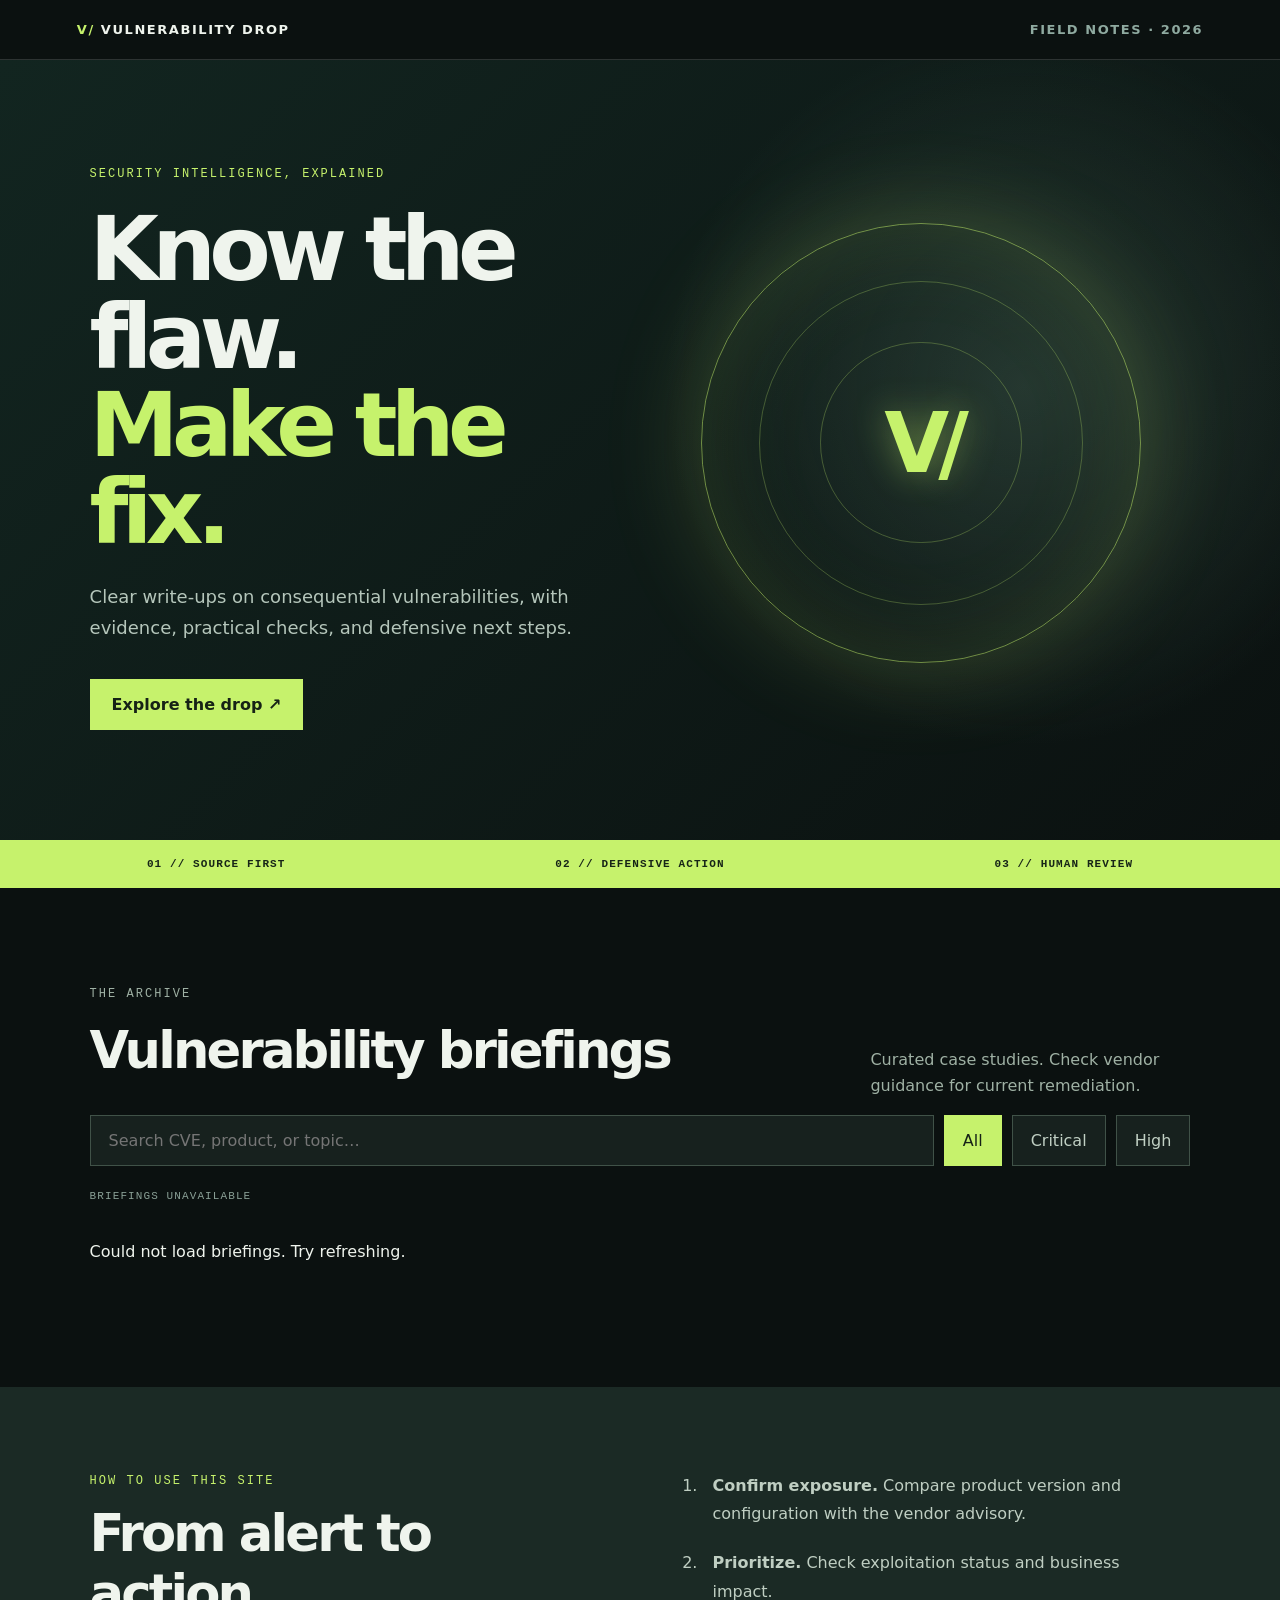
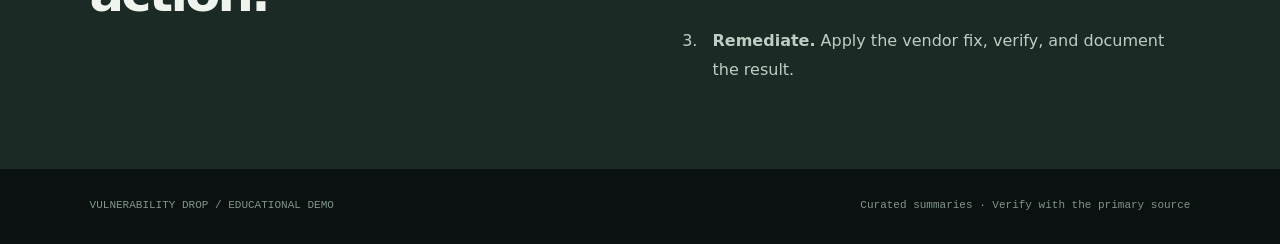
==== app/index.html @ bd6cafd2 "Build vulnerability briefing GitOps demo" ====
<!doctype html>
<html lang="en">
<head>
<meta charset="utf-8">
<meta name="viewport" content="width=device-width, initial-scale=1">
<meta name="description" content="Vulnerability Drop: sourced security briefings and defensive actions">
<title>Vulnerability Drop</title>
<style>
:root{font-family:system-ui,sans-serif;color:#eff4ed;background:#0b1110}*{box-sizing:border-box}body{margin:0}a{color:inherit}.top{display:flex;justify-content:space-between;align-items:center;padding:22px 6%;border-bottom:1px solid #ffffff24;font-size:13px;letter-spacing:.12em;font-weight:800}.logo{color:#c6f26c}.muted{color:#8faaa0}.hero{padding:95px 7% 110px;background:radial-gradient(circle at 80% 42%,#405c4e77,transparent 32%),linear-gradient(135deg,#122520,#0b1110);display:grid;grid-template-columns:1fr 1fr;align-items:center;gap:24px}.eyebrow{font-family:monospace;color:#c6f26c;font-size:12px;letter-spacing:.17em;text-transform:uppercase}h1{font-size:clamp(56px,7vw,110px);letter-spacing:-.075em;line-height:.98;margin:25px 0}h1 em{font-style:normal;color:#c6f26c}.hero p:not(.eyebrow){color:#b5c6bb;max-width:530px;line-height:1.7;font-size:18px}.button{display:inline-block;background:#c6f26c;color:#162216;text-decoration:none;padding:16px 22px;font-weight:800;margin-top:18px}.orbit{width:min(35vw,440px);aspect-ratio:1;border:1px solid #c6f26c88;border-radius:50%;display:grid;place-items:center;box-shadow:0 0 100px #c6f26c33,inset 0 0 100px #c6f26c22;margin:auto;position:relative}.orbit:before,.orbit:after{content:'';position:absolute;border:1px solid #c6f26c44;border-radius:50%;inset:13%}.orbit:after{inset:27%}.orbit span{font-size:84px;font-weight:900;letter-spacing:-.13em;color:#c6f26c;text-shadow:0 0 35px #c6f26c77}.strip{display:flex;justify-content:space-around;background:#c6f26c;color:#172517;padding:18px;gap:12px;font:700 11px monospace;letter-spacing:.1em}.content{padding:85px 7% 110px}.head{display:flex;justify-content:space-between;align-items:end;gap:24px}.head h2,.method h2{font-size:clamp(36px,4vw,64px);letter-spacing:-.055em;margin:15px 0 35px}.head p{max-width:320px;color:#9fb1a4;line-height:1.6}.controls{display:flex;gap:10px;flex-wrap:wrap;margin-bottom:18px}input,button{font:inherit}input{flex:1;min-width:260px;padding:15px 18px;background:#17211e;color:#f3f8ef;border:1px solid #405248}input:focus{outline:2px solid #c6f26c}button{padding:14px 18px;background:#17211e;color:#c1d0c4;border:1px solid #405248;cursor:pointer}button.active,button:hover{background:#c6f26c;color:#162216;border-color:#c6f26c}#count{font:11px monospace;color:#8aa096;letter-spacing:.1em;margin:24px 0}.grid{display:grid;grid-template-columns:repeat(3,1fr);gap:16px}.card{background:#15201d;border:1px solid #34453c;padding:28px;display:flex;flex-direction:column;min-height:430px}.card:hover{border-color:#c6f26c}.card-top{display:flex;justify-content:space-between;gap:8px;align-items:center;font:11px monospace}.tag{background:#c6f26c;color:#152018;padding:7px 9px}.tag.high{background:#f6b071}.card h3{font-size:26px;letter-spacing:-.04em;margin:35px 0 10px}.cve{font:12px monospace;color:#c6f26c}.card p{color:#b5c5ba;line-height:1.6;font-size:14px}.card .action{border-left:2px solid #c6f26c;padding-left:12px;color:#e1ebdf}.card a{margin-top:auto;padding-top:16px;text-decoration:none;color:#c6f26c;font-weight:800;font-size:13px}.method{background:#1b2a25;padding:75px 7%;display:grid;grid-template-columns:1fr 1fr;gap:45px}.method ol{margin:0;color:#bfcec2;line-height:1.8}.method li{padding:10px}footer{padding:30px 7%;display:flex;justify-content:space-between;color:#82968a;font:11px monospace}@media(max-width:850px){.hero{grid-template-columns:1fr}.orbit{display:none}.grid{grid-template-columns:1fr 1fr}.method{grid-template-columns:1fr}}@media(max-width:600px){.grid{grid-template-columns:1fr}.head{display:block}.strip{font-size:9px;flex-wrap:wrap}footer{display:block}.card{min-height:0}}
</style>
</head>
<body>
<header class="top"><span><span class="logo">V/</span> VULNERABILITY DROP</span><span class="muted">FIELD NOTES · 2026</span></header>
<main>
<section class="hero"><div><p class="eyebrow">Security intelligence, explained</p><h1>Know the flaw.<br><em>Make the fix.</em></h1><p>Clear write-ups on consequential vulnerabilities, with evidence, practical checks, and defensive next steps.</p><a class="button" href="#briefings">Explore the drop ↗</a></div><div class="orbit" aria-hidden="true"><span>V/</span></div></section>
<div class="strip"><span>01 // SOURCE FIRST</span><span>02 // DEFENSIVE ACTION</span><span>03 // HUMAN REVIEW</span></div>
<section id="briefings" class="content"><div class="head"><div><p class="eyebrow">The archive</p><h2>Vulnerability briefings</h2></div><p>Curated case studies. Check vendor guidance for current remediation.</p></div>
<div class="controls"><input id="search" type="search" aria-label="Search briefings" placeholder="Search CVE, product, or topic…"><button type="button" class="active" data-filter="all">All</button><button type="button" data-filter="critical">Critical</button><button type="button" data-filter="high">High</button></div><p id="count" aria-live="polite"></p><div id="cards" class="grid"></div><p id="empty" hidden>No matching briefings.</p></section>
<section class="method"><div><p class="eyebrow">How to use this site</p><h2>From alert to action.</h2></div><ol><li><strong>Confirm exposure.</strong> Compare product version and configuration with the vendor advisory.</li><li><strong>Prioritize.</strong> Check exploitation status and business impact.</li><li><strong>Remediate.</strong> Apply the vendor fix, verify, and document the result.</li></ol></section>
</main>
<footer><span>VULNERABILITY DROP / EDUCATIONAL DEMO</span><span>Curated summaries · Verify with the primary source</span></footer>
<script>
const cards=document.querySelector('#cards'),search=document.querySelector('#search'),count=document.querySelector('#count'),empty=document.querySelector('#empty');
let items=[],filter='all';
function element(tag,value,klass){const el=document.createElement(tag);el.textContent=value;if(klass)el.className=klass;return el}
function render(){const q=search.value.trim().toLowerCase();const selected=items.filter(x=>(filter==='all'||x.severity===filter)&&[x.cve,x.title,x.product,x.summary].some(v=>v.toLowerCase().includes(q)));cards.replaceChildren();for(const x of selected){const card=element('article','','card'),top=element('div','','card-top');top.append(element('span',x.severity.toUpperCase(),'tag '+x.severity),element('span',x.product));card.append(top,element('h3',x.title),element('span',x.cve,'cve'),element('p',x.summary),element('p',x.action,'action'));const link=element('a','Read the source advisory ↗');link.href=x.source;link.target='_blank';link.rel='noopener noreferrer';card.append(link);cards.append(card)}count.textContent=selected.length+' / '+items.length+' BRIEFINGS';empty.hidden=selected.length!==0}
search.addEventListener('input',render);document.querySelectorAll('[data-filter]').forEach(button=>button.addEventListener('click',()=>{filter=button.dataset.filter;document.querySelectorAll('[data-filter]').forEach(b=>b.classList.toggle('active',b===button));render()}));
fetch('/advisories.json').then(r=>{if(!r.ok)throw Error('HTTP '+r.status);return r.json()}).then(data=>{items=data.advisories;render()}).catch(()=>{count.textContent='BRIEFINGS UNAVAILABLE';empty.hidden=false;empty.textContent='Could not load briefings. Try refreshing.'});
</script>
</body>
</html>
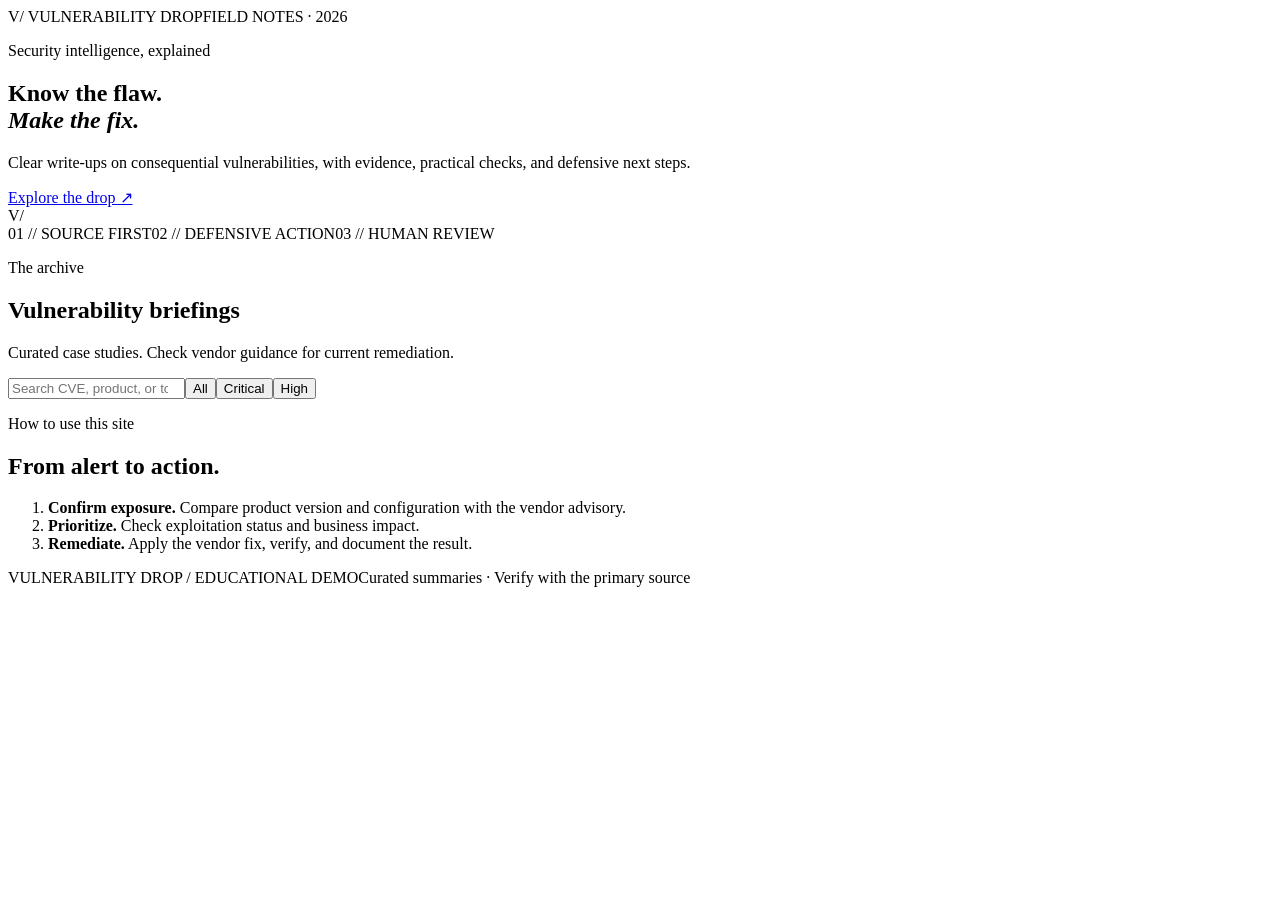
==== commit 5ccd2d30: "Add security gates and GitOps briefing deck" ====
--- a/app/index.html
+++ b/app/index.html
@@ -5,9 +5,7 @@
 <meta name="viewport" content="width=device-width, initial-scale=1">
 <meta name="description" content="Vulnerability Drop: sourced security briefings and defensive actions">
 <title>Vulnerability Drop</title>
-<style>
-:root{font-family:system-ui,sans-serif;color:#eff4ed;background:#0b1110}*{box-sizing:border-box}body{margin:0}a{color:inherit}.top{display:flex;justify-content:space-between;align-items:center;padding:22px 6%;border-bottom:1px solid #ffffff24;font-size:13px;letter-spacing:.12em;font-weight:800}.logo{color:#c6f26c}.muted{color:#8faaa0}.hero{padding:95px 7% 110px;background:radial-gradient(circle at 80% 42%,#405c4e77,transparent 32%),linear-gradient(135deg,#122520,#0b1110);display:grid;grid-template-columns:1fr 1fr;align-items:center;gap:24px}.eyebrow{font-family:monospace;color:#c6f26c;font-size:12px;letter-spacing:.17em;text-transform:uppercase}h1{font-size:clamp(56px,7vw,110px);letter-spacing:-.075em;line-height:.98;margin:25px 0}h1 em{font-style:normal;color:#c6f26c}.hero p:not(.eyebrow){color:#b5c6bb;max-width:530px;line-height:1.7;font-size:18px}.button{display:inline-block;background:#c6f26c;color:#162216;text-decoration:none;padding:16px 22px;font-weight:800;margin-top:18px}.orbit{width:min(35vw,440px);aspect-ratio:1;border:1px solid #c6f26c88;border-radius:50%;display:grid;place-items:center;box-shadow:0 0 100px #c6f26c33,inset 0 0 100px #c6f26c22;margin:auto;position:relative}.orbit:before,.orbit:after{content:'';position:absolute;border:1px solid #c6f26c44;border-radius:50%;inset:13%}.orbit:after{inset:27%}.orbit span{font-size:84px;font-weight:900;letter-spacing:-.13em;color:#c6f26c;text-shadow:0 0 35px #c6f26c77}.strip{display:flex;justify-content:space-around;background:#c6f26c;color:#172517;padding:18px;gap:12px;font:700 11px monospace;letter-spacing:.1em}.content{padding:85px 7% 110px}.head{display:flex;justify-content:space-between;align-items:end;gap:24px}.head h2,.method h2{font-size:clamp(36px,4vw,64px);letter-spacing:-.055em;margin:15px 0 35px}.head p{max-width:320px;color:#9fb1a4;line-height:1.6}.controls{display:flex;gap:10px;flex-wrap:wrap;margin-bottom:18px}input,button{font:inherit}input{flex:1;min-width:260px;padding:15px 18px;background:#17211e;color:#f3f8ef;border:1px solid #405248}input:focus{outline:2px solid #c6f26c}button{padding:14px 18px;background:#17211e;color:#c1d0c4;border:1px solid #405248;cursor:pointer}button.active,button:hover{background:#c6f26c;color:#162216;border-color:#c6f26c}#count{font:11px monospace;color:#8aa096;letter-spacing:.1em;margin:24px 0}.grid{display:grid;grid-template-columns:repeat(3,1fr);gap:16px}.card{background:#15201d;border:1px solid #34453c;padding:28px;display:flex;flex-direction:column;min-height:430px}.card:hover{border-color:#c6f26c}.card-top{display:flex;justify-content:space-between;gap:8px;align-items:center;font:11px monospace}.tag{background:#c6f26c;color:#152018;padding:7px 9px}.tag.high{background:#f6b071}.card h3{font-size:26px;letter-spacing:-.04em;margin:35px 0 10px}.cve{font:12px monospace;color:#c6f26c}.card p{color:#b5c5ba;line-height:1.6;font-size:14px}.card .action{border-left:2px solid #c6f26c;padding-left:12px;color:#e1ebdf}.card a{margin-top:auto;padding-top:16px;text-decoration:none;color:#c6f26c;font-weight:800;font-size:13px}.method{background:#1b2a25;padding:75px 7%;display:grid;grid-template-columns:1fr 1fr;gap:45px}.method ol{margin:0;color:#bfcec2;line-height:1.8}.method li{padding:10px}footer{padding:30px 7%;display:flex;justify-content:space-between;color:#82968a;font:11px monospace}@media(max-width:850px){.hero{grid-template-columns:1fr}.orbit{display:none}.grid{grid-template-columns:1fr 1fr}.method{grid-template-columns:1fr}}@media(max-width:600px){.grid{grid-template-columns:1fr}.head{display:block}.strip{font-size:9px;flex-wrap:wrap}footer{display:block}.card{min-height:0}}
-</style>
+<link rel="stylesheet" href="/style.css">
 </head>
 <body>
 <header class="top"><span><span class="logo">V/</span> VULNERABILITY DROP</span><span class="muted">FIELD NOTES · 2026</span></header>
@@ -19,13 +17,6 @@
 <section class="method"><div><p class="eyebrow">How to use this site</p><h2>From alert to action.</h2></div><ol><li><strong>Confirm exposure.</strong> Compare product version and configuration with the vendor advisory.</li><li><strong>Prioritize.</strong> Check exploitation status and business impact.</li><li><strong>Remediate.</strong> Apply the vendor fix, verify, and document the result.</li></ol></section>
 </main>
 <footer><span>VULNERABILITY DROP / EDUCATIONAL DEMO</span><span>Curated summaries · Verify with the primary source</span></footer>
-<script>
-const cards=document.querySelector('#cards'),search=document.querySelector('#search'),count=document.querySelector('#count'),empty=document.querySelector('#empty');
-let items=[],filter='all';
-function element(tag,value,klass){const el=document.createElement(tag);el.textContent=value;if(klass)el.className=klass;return el}
-function render(){const q=search.value.trim().toLowerCase();const selected=items.filter(x=>(filter==='all'||x.severity===filter)&&[x.cve,x.title,x.product,x.summary].some(v=>v.toLowerCase().includes(q)));cards.replaceChildren();for(const x of selected){const card=element('article','','card'),top=element('div','','card-top');top.append(element('span',x.severity.toUpperCase(),'tag '+x.severity),element('span',x.product));card.append(top,element('h3',x.title),element('span',x.cve,'cve'),element('p',x.summary),element('p',x.action,'action'));const link=element('a','Read the source advisory ↗');link.href=x.source;link.target='_blank';link.rel='noopener noreferrer';card.append(link);cards.append(card)}count.textContent=selected.length+' / '+items.length+' BRIEFINGS';empty.hidden=selected.length!==0}
-search.addEventListener('input',render);document.querySelectorAll('[data-filter]').forEach(button=>button.addEventListener('click',()=>{filter=button.dataset.filter;document.querySelectorAll('[data-filter]').forEach(b=>b.classList.toggle('active',b===button));render()}));
-fetch('/advisories.json').then(r=>{if(!r.ok)throw Error('HTTP '+r.status);return r.json()}).then(data=>{items=data.advisories;render()}).catch(()=>{count.textContent='BRIEFINGS UNAVAILABLE';empty.hidden=false;empty.textContent='Could not load briefings. Try refreshing.'});
-</script>
+<script src="/app.js" defer></script>
 </body>
 </html>
